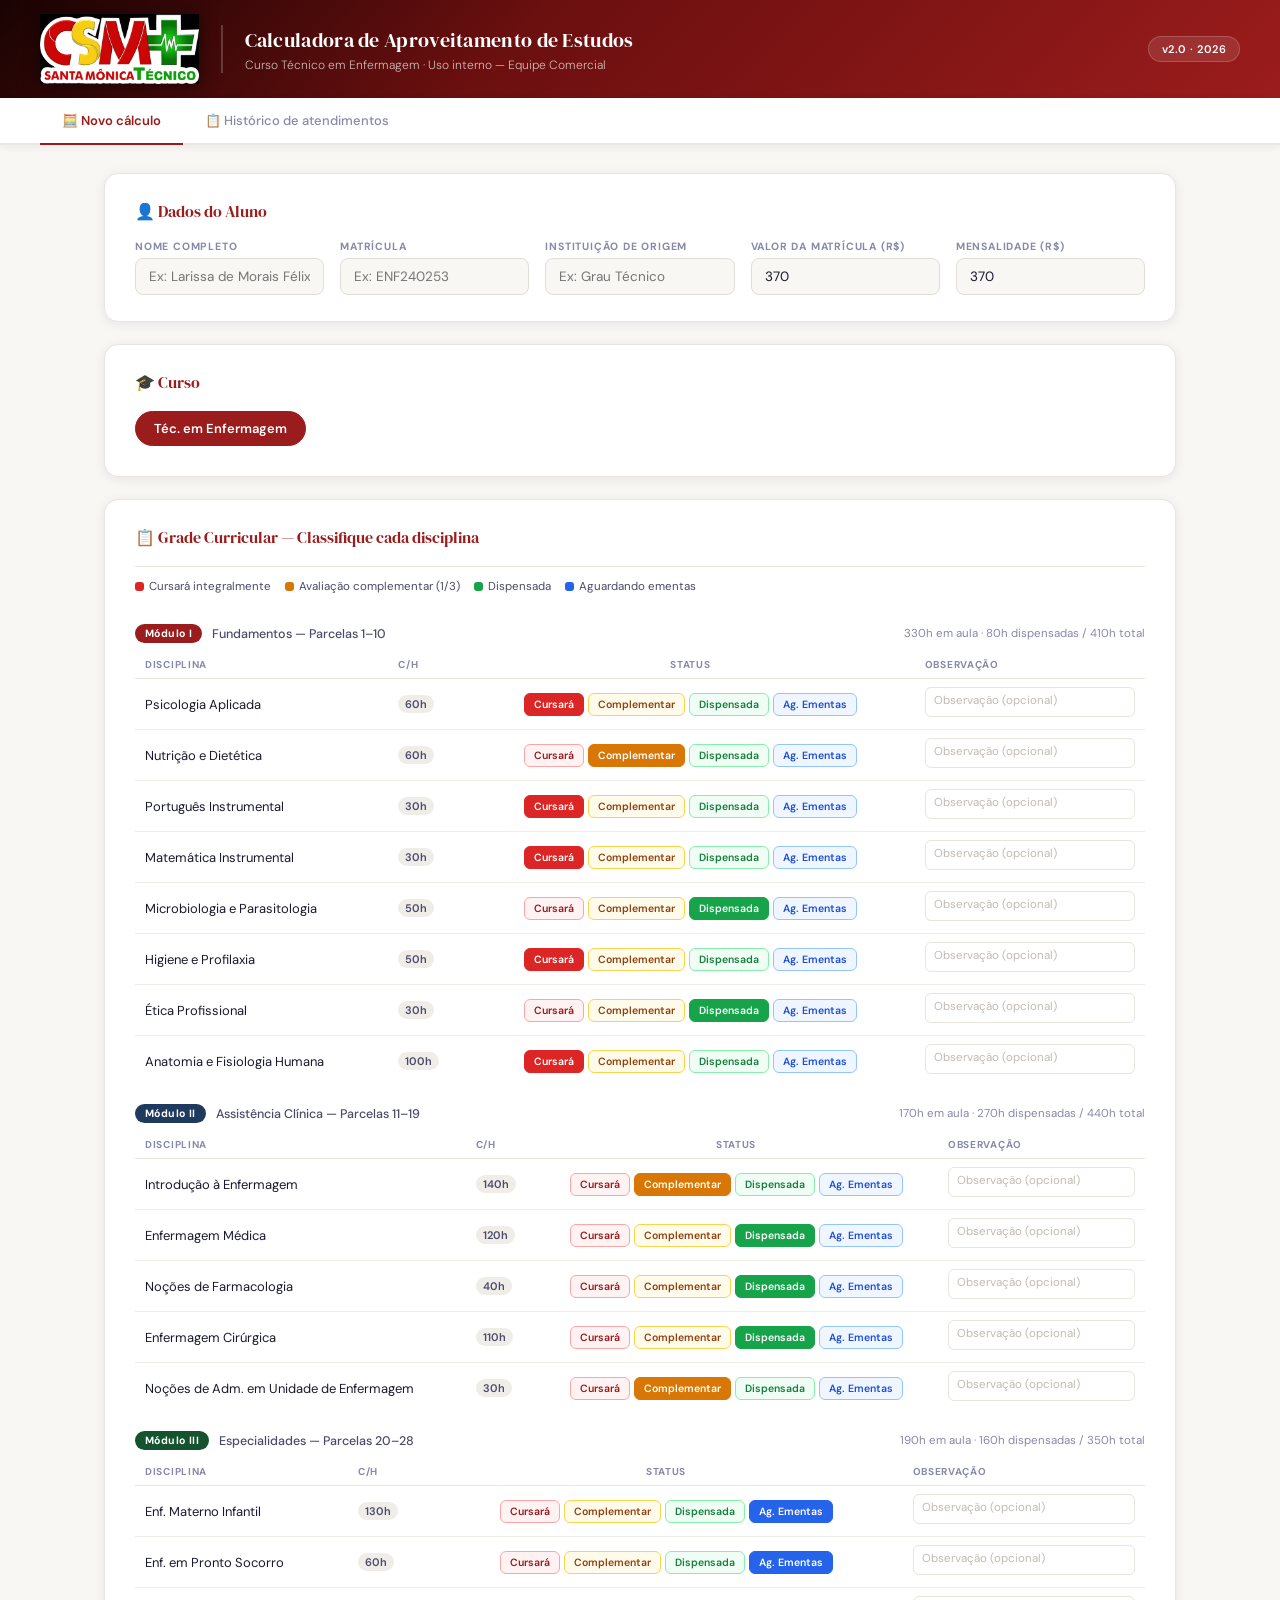
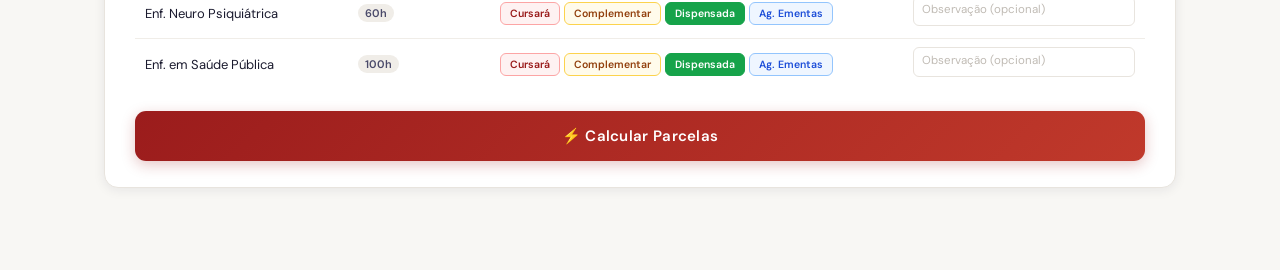
==== index.html @ 57a4764e "feat: implement initial structure and logic for student study credit calculator" ====
<!DOCTYPE html>
<html lang="pt-BR">
<head>
  <meta charset="UTF-8">
  <meta name="viewport" content="width=device-width, initial-scale=1.0">
  <title>CSM Tec — Calculadora de Aproveitamento</title>
  <link rel="stylesheet" href="css/styles.css">
</head>
<body>

<header>
  <img src="assets/logo.png" alt="CSM Tec" class="header-logo">
  <div class="header-divider"></div>
  <div class="header-text">
    <h1>Calculadora de Aproveitamento de Estudos</h1>
    <p>Curso Técnico em Enfermagem · Uso interno — Equipe Comercial</p>
  </div>
  <div class="header-badge">v2.0 · 2026</div>
</header>

<!-- TABS -->
<div class="tabs-bar">
  <button class="tab-btn active" onclick="switchTab('calc',this)">🧮 Novo cálculo</button>
  <button class="tab-btn" onclick="switchTab('history',this)">📋 Histórico de atendimentos</button>
</div>

<main>

<!-- ══ TAB: CÁLCULO ══ -->
<div class="tab-pane active" id="tab-calc">

  <!-- Dados do aluno -->
  <div class="card">
    <h2>👤 Dados do Aluno</h2>
    <div class="form-row">
      <div class="form-group">
        <label>Nome completo</label>
        <input type="text" id="nome" placeholder="Ex: Larissa de Morais Félix">
      </div>
      <div class="form-group">
        <label>Matrícula</label>
        <input type="text" id="matricula" placeholder="Ex: ENF240253">
      </div>
      <div class="form-group">
        <label>Instituição de origem</label>
        <input type="text" id="origem" placeholder="Ex: Grau Técnico">
      </div>
      <div class="form-group">
        <label>Valor da matrícula (R$)</label>
        <input type="number" id="val_matricula" value="370" step="0.01" min="0">
      </div>
      <div class="form-group">
        <label>Mensalidade (R$)</label>
        <input type="number" id="mensalidade" value="370" step="0.01" min="0">
      </div>
    </div>
  </div>

  <!-- Seletor de curso -->
  <div class="card">
    <h2>🎓 Curso</h2>
    <div class="course-selector" id="course-selector"></div>
  </div>

  <!-- Validação -->
  <div class="validation-banner" id="val-banner">
    <span>⚠️</span>
    <div>
      <strong>Classifique todas as disciplinas antes de calcular:</strong>
      <ul class="val-list" id="val-list"></ul>
    </div>
  </div>

  <!-- Grade curricular -->
  <div class="card" id="grade-card">
    <h2>📋 Grade Curricular — Classifique cada disciplina</h2>
    <div class="legend">
      <div class="legend-item"><div class="legend-dot ld-cursar"></div>Cursará integralmente</div>
      <div class="legend-item"><div class="legend-dot ld-complementar"></div>Avaliação complementar (1/3)</div>
      <div class="legend-item"><div class="legend-dot ld-dispensada"></div>Dispensada</div>
      <div class="legend-item"><div class="legend-dot ld-ementas"></div>Aguardando ementas</div>
    </div>
    <div id="grade-tables"></div>
    <button class="calc-btn" onclick="calcular()">⚡ Calcular Parcelas</button>
  </div>

  <!-- Resultado -->
  <div class="results-section print-card" id="results" style="display:none">
    <h2>💰 Resultado — Parcelas do Aluno</h2>
    <div id="result-aluno" style="font-size:13px;color:var(--ink-mid);margin-bottom:18px;"></div>
    <div class="modulos-grid" id="modulos-grid"></div>
    <div class="total-card" id="total-card"></div>
    <div id="economy-area"></div>
    <div id="warnings-area"></div>
    <div class="pb-wrap">
      <div class="pb-head"><div>Parcelas</div><div>Módulo / Período</div><div>Valor unitário</div><div>Total</div></div>
      <div id="breakdown-rows"></div>
    </div>
    <div class="action-row">
      <button class="action-btn" onclick="imprimirRelatorio()">🖨️ Imprimir / Salvar PDF</button>
      <button class="action-btn secondary" onclick="copiarResumo()">📋 Copiar resumo</button>
      <button class="action-btn ghost" onclick="gerarCarta()">📄 Gerar carta de aproveitamento</button>
    </div>
  </div>

</div>

<!-- ══ TAB: HISTÓRICO ══ -->
<div class="tab-pane" id="tab-history">
  <div class="card">
    <h2>📋 Histórico de Atendimentos</h2>
    <p style="font-size:13px;color:var(--ink-mid);margin-bottom:18px;">Registro dos cálculos realizados nesta sessão. Clique em um atendimento para recarregá-lo.</p>
    <div id="history-container">
      <div class="history-empty">Nenhum atendimento calculado ainda nesta sessão.</div>
    </div>
  </div>
</div>

</main>

<script src="js/data.js"></script>
<script src="js/app.js"></script>
</body>
</html>
---- css/styles.css ----
@import url('https://fonts.googleapis.com/css2?family=DM+Serif+Display:ital@0;1&family=DM+Sans:opsz,wght@9..40,300;9..40,400;9..40,500;9..40,600&display=swap');
:root {
  --red:#9b1c1c; --red-l:#c0392b; --red-pale:#fdf2f2; --red-border:#f5c6c6;
  --green:#166534; --green-pale:#f0fdf4; --green-border:#bbf7d0;
  --blue:#1e40af; --blue-pale:#eff6ff; --blue-border:#bfdbfe;
  --amber:#92400e; --amber-pale:#fffbeb; --amber-border:#fde68a;
  --ink:#1a1a2e; --ink-mid:#4a4a6a; --ink-soft:#8888aa;
  --bg:#f8f7f4; --white:#fff;
  --shadow:0 2px 12px rgba(26,26,46,.08);
  --shadow-lg:0 8px 32px rgba(26,26,46,.12);
}
*{box-sizing:border-box;margin:0;padding:0;}
body{font-family:"DM Sans",sans-serif;background:var(--bg);color:var(--ink);min-height:100vh;}

/* ── HEADER ── */
header{background:linear-gradient(135deg,#1a0303 0%,#6b0f0f 40%,#9b1c1c 100%);color:#fff;padding:14px 40px;display:flex;align-items:center;gap:0;box-shadow:0 4px 24px rgba(155,28,28,.4);min-height:88px;}
.header-logo{height:70px;width:auto;filter:drop-shadow(0 2px 8px rgba(0,0,0,.5));flex-shrink:0;}
.header-divider{width:1.5px;height:48px;background:rgba(255,255,255,.2);margin:0 22px;flex-shrink:0;}
.header-text h1{font-family:"DM Serif Display",serif;font-size:20px;font-weight:400;letter-spacing:.3px;}
.header-text p{font-size:12px;opacity:.7;margin-top:3px;font-weight:300;}
.header-badge{margin-left:auto;background:rgba(255,255,255,.1);border:1px solid rgba(255,255,255,.18);border-radius:20px;padding:5px 13px;font-size:11px;font-weight:600;letter-spacing:.5px;flex-shrink:0;}

/* ── TABS ── */
.tabs-bar{background:#fff;border-bottom:2px solid #ebe8e2;display:flex;gap:0;padding:0 40px;position:sticky;top:0;z-index:100;box-shadow:0 2px 8px rgba(26,26,46,.06);}
.tab-btn{padding:14px 22px;font-family:"DM Sans",sans-serif;font-size:13px;font-weight:500;color:var(--ink-soft);background:none;border:none;cursor:pointer;border-bottom:2.5px solid transparent;margin-bottom:-2px;transition:all .2s;display:flex;align-items:center;gap:7px;}
.tab-btn:hover{color:var(--ink);}
.tab-btn.active{color:var(--red);border-bottom-color:var(--red);font-weight:600;}
.tab-pane{display:none;} .tab-pane.active{display:block;}

/* ── MAIN ── */
main{max-width:1120px;margin:0 auto;padding:28px 24px 60px;}

/* ── CARDS ── */
.card{background:#fff;border-radius:14px;padding:26px 30px;box-shadow:var(--shadow);margin-bottom:22px;border:1px solid #e8e4de;}
.card h2{font-family:"DM Serif Display",serif;font-size:16px;font-weight:400;color:var(--red);margin-bottom:18px;display:flex;align-items:center;gap:8px;}

/* ── FORM ── */
.form-row{display:grid;grid-template-columns:repeat(auto-fit,minmax(180px,1fr));gap:16px;}
.form-group label{display:block;font-size:10.5px;font-weight:700;color:var(--ink-soft);text-transform:uppercase;letter-spacing:.8px;margin-bottom:5px;}
.form-group input,.form-group select{width:100%;padding:9px 13px;border:1.5px solid #e0ddd8;border-radius:8px;font-family:"DM Sans",sans-serif;font-size:13.5px;color:var(--ink);background:var(--bg);transition:border-color .2s;}
.form-group input:focus,.form-group select:focus{outline:none;border-color:var(--red);background:#fff;}

/* ── COURSE SELECTOR ── */
.course-selector{display:flex;gap:10px;flex-wrap:wrap;margin-bottom:4px;}
.course-btn{padding:8px 18px;border-radius:20px;border:1.5px solid #e0ddd8;background:#fff;font-family:"DM Sans",sans-serif;font-size:13px;cursor:pointer;transition:all .2s;color:var(--ink-mid);}
.course-btn.active{background:var(--red);border-color:var(--red);color:#fff;font-weight:600;}

/* ── VALIDATION BANNER ── */
.validation-banner{background:#fff7ed;border:1.5px solid #fed7aa;border-radius:10px;padding:12px 16px;font-size:13px;color:#c2410c;margin-bottom:16px;display:none;align-items:flex-start;gap:10px;}
.validation-banner.show{display:flex;}
.val-list{margin-top:4px;padding-left:18px;font-size:12.5px;}
.val-list li{margin-top:3px;}

/* ── CURRICULUM TABLE ── */
.legend{display:flex;gap:14px;flex-wrap:wrap;padding:12px 0;border-top:1px solid #e8e4de;margin-top:2px;}
.legend-item{display:flex;align-items:center;gap:5px;font-size:11.5px;color:var(--ink-mid);}
.legend-dot{width:9px;height:9px;border-radius:3px;}
.ld-cursar{background:#dc2626;} .ld-complementar{background:#d97706;} .ld-dispensada{background:#16a34a;} .ld-ementas{background:#2563eb;}

.modulo-header{display:flex;align-items:center;gap:10px;margin:18px 0 8px;}
.modulo-tag{background:var(--red);color:#fff;font-size:10.5px;font-weight:700;padding:3px 10px;border-radius:20px;letter-spacing:.4px;}
.modulo-tag.ii{background:#1e3a5f;} .modulo-tag.iii{background:#14532d;}
.modulo-title{font-size:12.5px;font-weight:500;color:var(--ink-mid);}
.modulo-ch{margin-left:auto;font-size:11.5px;color:var(--ink-soft);}

.disc-table{width:100%;border-collapse:collapse;}
.disc-table th{font-size:10px;font-weight:700;text-transform:uppercase;letter-spacing:.7px;color:var(--ink-soft);padding:7px 10px;text-align:left;border-bottom:1.5px solid #e8e4de;}
.disc-table th:nth-child(3){text-align:center;min-width:240px;}
.disc-table th:nth-child(4){min-width:160px;}
.disc-table td{padding:8px 10px;font-size:13px;border-bottom:1px solid #f0ede8;vertical-align:middle;}
.disc-table tr:last-child td{border-bottom:none;}
.disc-table tr:hover td{background:#faf9f7;}
.ch-badge{display:inline-block;background:#f0ede8;color:var(--ink-mid);font-size:11px;font-weight:600;padding:2px 7px;border-radius:9px;}

/* STATUS BUTTONS */
.status-group{display:flex;gap:4px;justify-content:center;}
.status-btn{padding:4px 9px;border-radius:6px;border:1.5px solid transparent;font-size:10.5px;font-weight:600;cursor:pointer;transition:all .15s;font-family:"DM Sans",sans-serif;white-space:nowrap;}
.status-btn:hover{transform:translateY(-1px);box-shadow:0 2px 6px rgba(0,0,0,.1);}
.btn-cursar{background:#fef2f2;border-color:#fca5a5;color:#991b1b;}
.btn-cursar.active{background:#dc2626;border-color:#dc2626;color:#fff;}
.btn-complementar{background:#fffbeb;border-color:#fcd34d;color:#92400e;}
.btn-complementar.active{background:#d97706;border-color:#d97706;color:#fff;}
.btn-dispensada{background:#f0fdf4;border-color:#86efac;color:#15803d;}
.btn-dispensada.active{background:#16a34a;border-color:#16a34a;color:#fff;}
.btn-ementas{background:#eff6ff;border-color:#93c5fd;color:#1d4ed8;}
.btn-ementas.active{background:#2563eb;border-color:#2563eb;color:#fff;}

/* OBS INPUT */
.obs-input{width:100%;padding:5px 8px;border:1.5px solid #e8e4de;border-radius:6px;font-family:"DM Sans",sans-serif;font-size:11.5px;color:var(--ink);background:transparent;resize:none;min-height:30px;}
.obs-input:focus{outline:none;border-color:var(--amber);background:#fff;}
.obs-input::placeholder{color:#c0bbb4;}

/* CALC BUTTON */
.calc-btn{display:block;width:100%;padding:15px;background:linear-gradient(135deg,var(--red) 0%,var(--red-l) 100%);color:#fff;border:none;border-radius:11px;font-family:"DM Sans",sans-serif;font-size:15px;font-weight:600;cursor:pointer;letter-spacing:.3px;transition:all .2s;box-shadow:0 4px 14px rgba(155,28,28,.25);margin:22px 0 0;}
.calc-btn:hover{transform:translateY(-2px);box-shadow:0 6px 20px rgba(155,28,28,.35);}

/* ── RESULTS ── */
.results-section{background:#fff;border-radius:14px;padding:26px 30px;box-shadow:var(--shadow-lg);border:2px solid var(--red-border);margin-bottom:22px;}
.results-section h2{font-family:"DM Serif Display",serif;font-size:18px;font-weight:400;color:var(--red);margin-bottom:22px;display:flex;align-items:center;gap:8px;}
.modulos-grid{display:grid;grid-template-columns:repeat(3,1fr);gap:14px;margin-bottom:22px;}
.modulo-card{border-radius:11px;padding:16px 18px;border:1.5px solid;position:relative;overflow:hidden;}
.modulo-card.m1{background:#fff8f8;border-color:#fca5a5;}
.modulo-card.m2{background:#f8faff;border-color:#93c5fd;}
.modulo-card.m3{background:#f8fffe;border-color:#6ee7b7;}
.mc-label{font-size:10px;font-weight:700;text-transform:uppercase;letter-spacing:1px;opacity:.55;margin-bottom:3px;}
.mc-name{font-size:12px;font-weight:500;color:var(--ink-mid);margin-bottom:12px;}
.mc-value{font-family:"DM Serif Display",serif;font-size:26px;font-weight:400;line-height:1;margin-bottom:3px;}
.m1 .mc-value{color:var(--red);} .m2 .mc-value{color:var(--blue);} .m3 .mc-value{color:var(--green);}
.mc-sub{font-size:11px;color:var(--ink-soft);}
.mc-total{font-size:12px;margin-top:8px;font-weight:600;}

.total-card{background:linear-gradient(135deg,#6b0f0f 0%,#9b1c1c 100%);border-radius:13px;padding:22px 26px;color:#fff;display:grid;grid-template-columns:1fr 1px 1fr 1px 1fr;gap:0;margin-bottom:16px;}
.tc-divider{background:rgba(255,255,255,.15);}
.tc-item{padding:0 20px;}
.tc-item:first-child{padding-left:0;}
.tc-item:last-child{padding-right:0;}
.tc-label{font-size:10.5px;opacity:.65;text-transform:uppercase;letter-spacing:.7px;margin-bottom:5px;}
.tc-value{font-family:"DM Serif Display",serif;font-size:28px;font-weight:400;}
.tc-sub{font-size:11.5px;opacity:.65;margin-top:3px;}

.economy-banner{background:var(--green-pale);border:1.5px solid var(--green-border);border-radius:9px;padding:13px 16px;display:flex;align-items:center;gap:11px;font-size:13.5px;color:var(--green);font-weight:500;margin-top:14px;}

.pb-wrap{margin-top:18px;border:1.5px solid #e8e4de;border-radius:9px;overflow:hidden;}
.pb-head{background:#f5f3ef;padding:9px 16px;font-size:10.5px;font-weight:700;text-transform:uppercase;letter-spacing:.8px;color:var(--ink-soft);display:grid;grid-template-columns:110px 1fr 120px 120px;gap:10px;}
.pb-row{padding:10px 16px;display:grid;grid-template-columns:110px 1fr 120px 120px;gap:10px;align-items:center;border-bottom:1px solid #f0ede8;font-size:12.5px;}
.pb-row:last-child{border-bottom:none;}
.pb-row:nth-child(odd){background:#faf9f7;}
.pb-num{font-weight:600;color:var(--ink-mid);font-size:11.5px;}
.pb-desc{font-size:11px;color:var(--ink-soft);}
.pb-val{font-weight:600;}
.pb-tot{font-weight:700;color:var(--red);}

.warning-box{background:var(--amber-pale);border:1.5px solid var(--amber-border);border-radius:9px;padding:12px 16px;font-size:12.5px;color:var(--amber);margin-top:12px;display:flex;gap:9px;align-items:flex-start;}

/* ── HISTORY TAB ── */
.history-empty{text-align:center;padding:60px 20px;color:var(--ink-soft);font-size:14px;}
.history-list{display:flex;flex-direction:column;gap:12px;}
.history-card{background:#fff;border-radius:11px;border:1.5px solid #e8e4de;padding:16px 20px;box-shadow:var(--shadow);}
.hc-header{display:flex;align-items:center;gap:12px;margin-bottom:10px;}
.hc-name{font-weight:600;font-size:14px;}
.hc-mat{font-size:12px;color:var(--ink-soft);}
.hc-date{margin-left:auto;font-size:11.5px;color:var(--ink-soft);}
.hc-curso{font-size:11.5px;background:var(--red-pale);color:var(--red);padding:2px 9px;border-radius:10px;font-weight:600;}
.hc-grid{display:grid;grid-template-columns:repeat(4,1fr);gap:10px;}
.hc-stat{text-align:center;}
.hc-stat-val{font-family:"DM Serif Display",serif;font-size:20px;color:var(--ink);}
.hc-stat-label{font-size:10.5px;color:var(--ink-soft);}
.hc-actions{display:flex;gap:8px;margin-top:12px;}
.hc-btn{padding:5px 12px;border-radius:7px;border:1.5px solid #e0ddd8;background:#fff;font-family:"DM Sans",sans-serif;font-size:11.5px;cursor:pointer;transition:all .15s;color:var(--ink-mid);}
.hc-btn:hover{border-color:var(--red);color:var(--red);}
.hc-btn.danger:hover{border-color:#dc2626;color:#dc2626;}

/* ── ACTION BUTTONS ── */
.action-row{display:flex;gap:9px;margin-top:18px;flex-wrap:wrap;}
.action-btn{display:inline-flex;align-items:center;gap:6px;padding:8px 15px;background:transparent;border:1.5px solid var(--red-border);color:var(--red);border-radius:8px;font-family:"DM Sans",sans-serif;font-size:12px;font-weight:600;cursor:pointer;transition:all .2s;}
.action-btn:hover{background:var(--red-pale);}
.action-btn.secondary{border-color:var(--blue-border);color:var(--blue);}
.action-btn.secondary:hover{background:var(--blue-pale);}
.action-btn.ghost{border-color:#e0ddd8;color:var(--ink-mid);}
.action-btn.ghost:hover{border-color:var(--ink-mid);}

/* ── RESPONSIVE ── */
@media (max-width: 768px) {
  header{padding:12px 16px;min-height:auto;flex-wrap:wrap;}
  .header-logo{height:50px;}
  .header-divider{display:none;}
  .header-text h1{font-size:16px;}
  .header-badge{margin-left:0;margin-top:8px;width:100%;text-align:center;}
  
  .tabs-bar{padding:0 16px;overflow-x:auto;}
  main{padding:16px 12px 40px;}
  
  .card{padding:16px 14px;}
  .form-row{grid-template-columns:1fr;}
  
  .modulos-grid{grid-template-columns:1fr;}
  .total-card{grid-template-columns:1fr;gap:12px;}
  .tc-divider{height:1px;width:100%;}
  .tc-item{padding:0;text-align:center;}
  
  .pb-head,.pb-row{grid-template-columns:1fr 1fr;}
  .pb-head div:nth-child(3),.pb-head div:nth-child(4),
  .pb-row .pb-val,.pb-row .pb-tot{display:none;}
  
  .hc-grid{grid-template-columns:1fr 1fr;}
  .action-row{flex-direction:column;}
  .action-btn{width:100%;justify-content:center;}
}

@media (max-width: 480px) {
  .modulo-header{flex-direction:column;align-items:flex-start;}
  .modulo-ch{margin-left:0;margin-top:4px;}
  .status-group{flex-wrap:wrap;}
  .status-btn{padding:3px 6px;font-size:9px;}
  .legend{flex-direction:column;gap:8px;}
  .hc-grid{grid-template-columns:1fr;}
}

/* ── PRINT ── */
@media print {
  *{print-color-adjust:exact;-webkit-print-color-adjust:exact;}
  body{background:#fff;}
  header{background:linear-gradient(135deg,#1a0303 0%,#6b0f0f 40%,#9b1c1c 100%) !important;}
  .tabs-bar,.calc-btn,.action-row,.validation-banner{display:none !important;}
  .tab-pane{display:block !important;}
  .curriculum-section,.card:not(.print-card){display:none !important;}
  .results-section{border:1px solid #ddd;box-shadow:none;}
  main{padding:12px;}
  .modulos-grid{break-inside:avoid;}
  .total-card{background:linear-gradient(135deg,#6b0f0f 0%,#9b1c1c 100%) !important;}
}
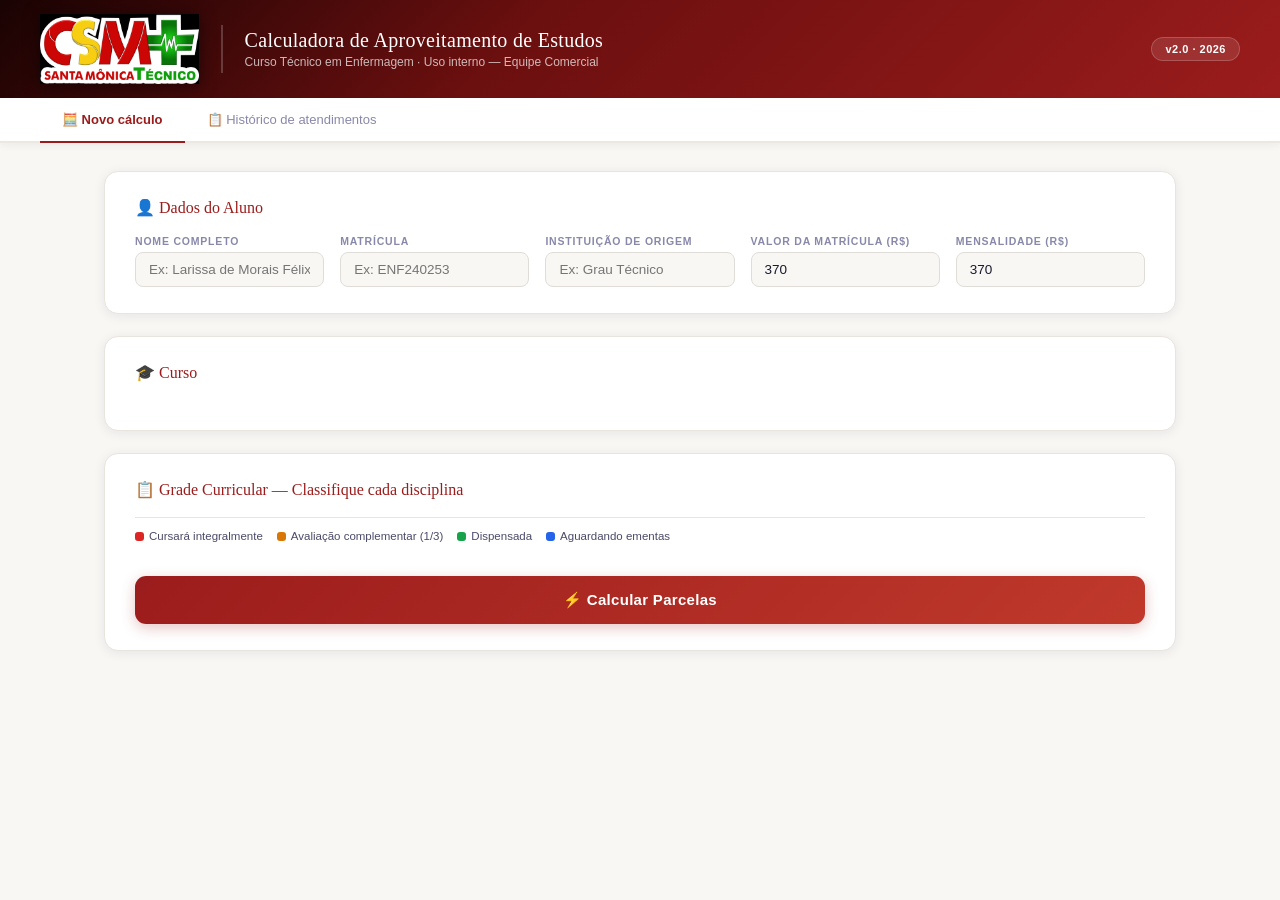
==== commit ada94366: "refactor: add input sanitization, persistent local storage for history, and event delegation for imp" ====
--- a/index.html
+++ b/index.html
@@ -3,6 +3,9 @@
 <head>
   <meta charset="UTF-8">
   <meta name="viewport" content="width=device-width, initial-scale=1.0">
+  <meta http-equiv="Content-Security-Policy" content="default-src 'self'; script-src 'self'; style-src 'self' 'unsafe-inline'; img-src 'self' data:; font-src 'self';">
+  <meta name="description" content="Calculadora interna de aproveitamento de estudos para a equipe comercial do CSM Tec.">
+  <meta name="robots" content="noindex, nofollow">
   <title>CSM Tec — Calculadora de Aproveitamento</title>
   <link rel="stylesheet" href="css/styles.css">
 </head>
@@ -20,8 +23,8 @@
 
 <!-- TABS -->
 <div class="tabs-bar">
-  <button class="tab-btn active" onclick="switchTab('calc',this)">🧮 Novo cálculo</button>
-  <button class="tab-btn" onclick="switchTab('history',this)">📋 Histórico de atendimentos</button>
+  <button class="tab-btn active" data-tab="calc">🧮 Novo cálculo</button>
+  <button class="tab-btn" data-tab="history">📋 Histórico de atendimentos</button>
 </div>
 
 <main>
@@ -34,23 +37,23 @@
     <h2>👤 Dados do Aluno</h2>
     <div class="form-row">
       <div class="form-group">
-        <label>Nome completo</label>
+        <label for="nome">Nome completo</label>
         <input type="text" id="nome" placeholder="Ex: Larissa de Morais Félix">
       </div>
       <div class="form-group">
-        <label>Matrícula</label>
+        <label for="matricula">Matrícula</label>
         <input type="text" id="matricula" placeholder="Ex: ENF240253">
       </div>
       <div class="form-group">
-        <label>Instituição de origem</label>
+        <label for="origem">Instituição de origem</label>
         <input type="text" id="origem" placeholder="Ex: Grau Técnico">
       </div>
       <div class="form-group">
-        <label>Valor da matrícula (R$)</label>
+        <label for="val_matricula">Valor da matrícula (R$)</label>
         <input type="number" id="val_matricula" value="370" step="0.01" min="0">
       </div>
       <div class="form-group">
-        <label>Mensalidade (R$)</label>
+        <label for="mensalidade">Mensalidade (R$)</label>
         <input type="number" id="mensalidade" value="370" step="0.01" min="0">
       </div>
     </div>
@@ -81,7 +84,7 @@
       <div class="legend-item"><div class="legend-dot ld-ementas"></div>Aguardando ementas</div>
     </div>
     <div id="grade-tables"></div>
-    <button class="calc-btn" onclick="calcular()">⚡ Calcular Parcelas</button>
+    <button class="calc-btn" id="calcBtn">⚡ Calcular Parcelas</button>
   </div>
 
   <!-- Resultado -->
@@ -97,9 +100,9 @@
       <div id="breakdown-rows"></div>
     </div>
     <div class="action-row">
-      <button class="action-btn" onclick="imprimirRelatorio()">🖨️ Imprimir / Salvar PDF</button>
-      <button class="action-btn secondary" onclick="copiarResumo()">📋 Copiar resumo</button>
-      <button class="action-btn ghost" onclick="gerarCarta()">📄 Gerar carta de aproveitamento</button>
+      <button class="action-btn" data-action="imprimir">🖨️ Imprimir / Salvar PDF</button>
+      <button class="action-btn secondary" data-action="copiar">📋 Copiar resumo</button>
+      <button class="action-btn ghost" data-action="carta">📄 Gerar carta de aproveitamento</button>
     </div>
   </div>
 
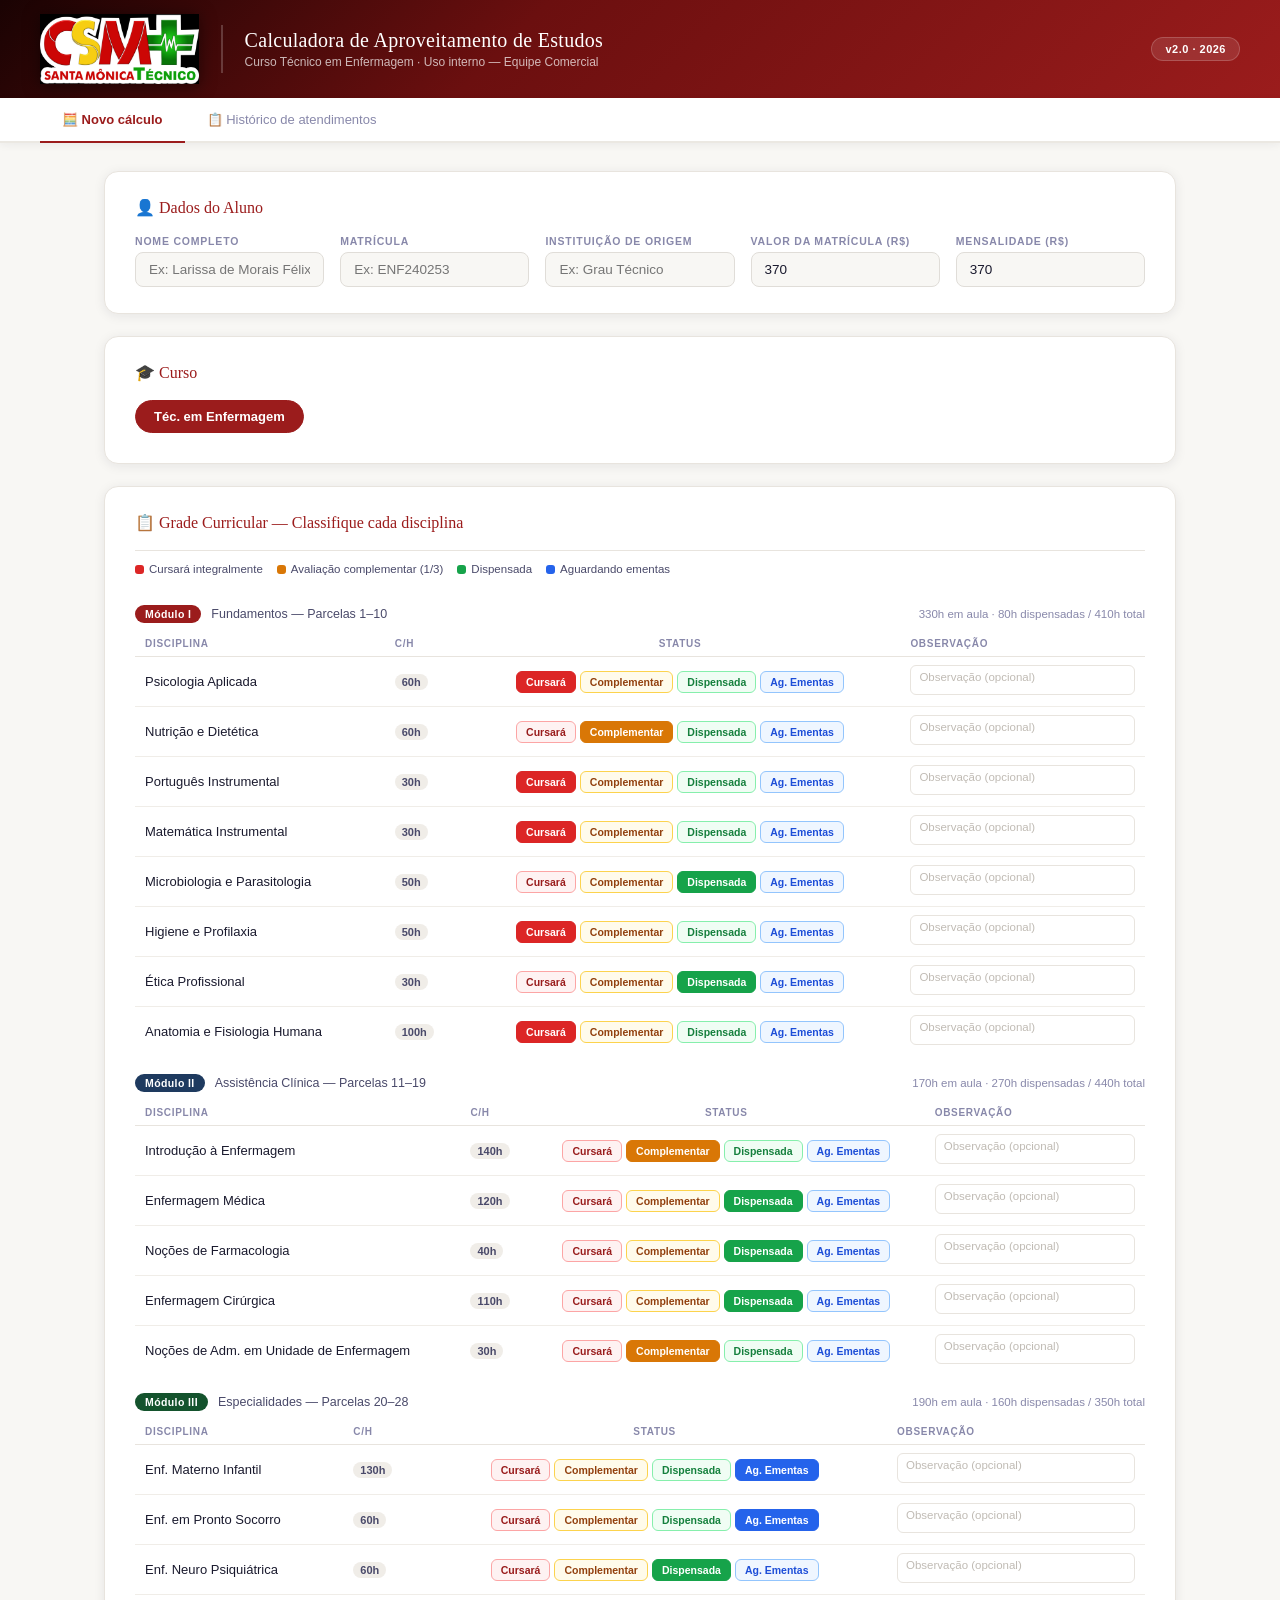
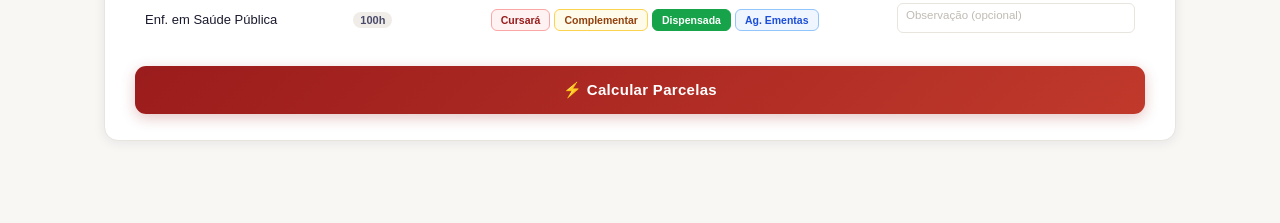
==== commit daf8e0b9: "fix: allow inline scripts in CSP and remove redundant closing brace in app.js" ====
--- a/index.html
+++ b/index.html
@@ -3,7 +3,7 @@
 <head>
   <meta charset="UTF-8">
   <meta name="viewport" content="width=device-width, initial-scale=1.0">
-  <meta http-equiv="Content-Security-Policy" content="default-src 'self'; script-src 'self'; style-src 'self' 'unsafe-inline'; img-src 'self' data:; font-src 'self';">
+  <meta http-equiv="Content-Security-Policy" content="default-src 'self'; script-src 'self' 'unsafe-inline'; style-src 'self' 'unsafe-inline'; img-src 'self' data:; font-src 'self';">
   <meta name="description" content="Calculadora interna de aproveitamento de estudos para a equipe comercial do CSM Tec.">
   <meta name="robots" content="noindex, nofollow">
   <title>CSM Tec — Calculadora de Aproveitamento</title>
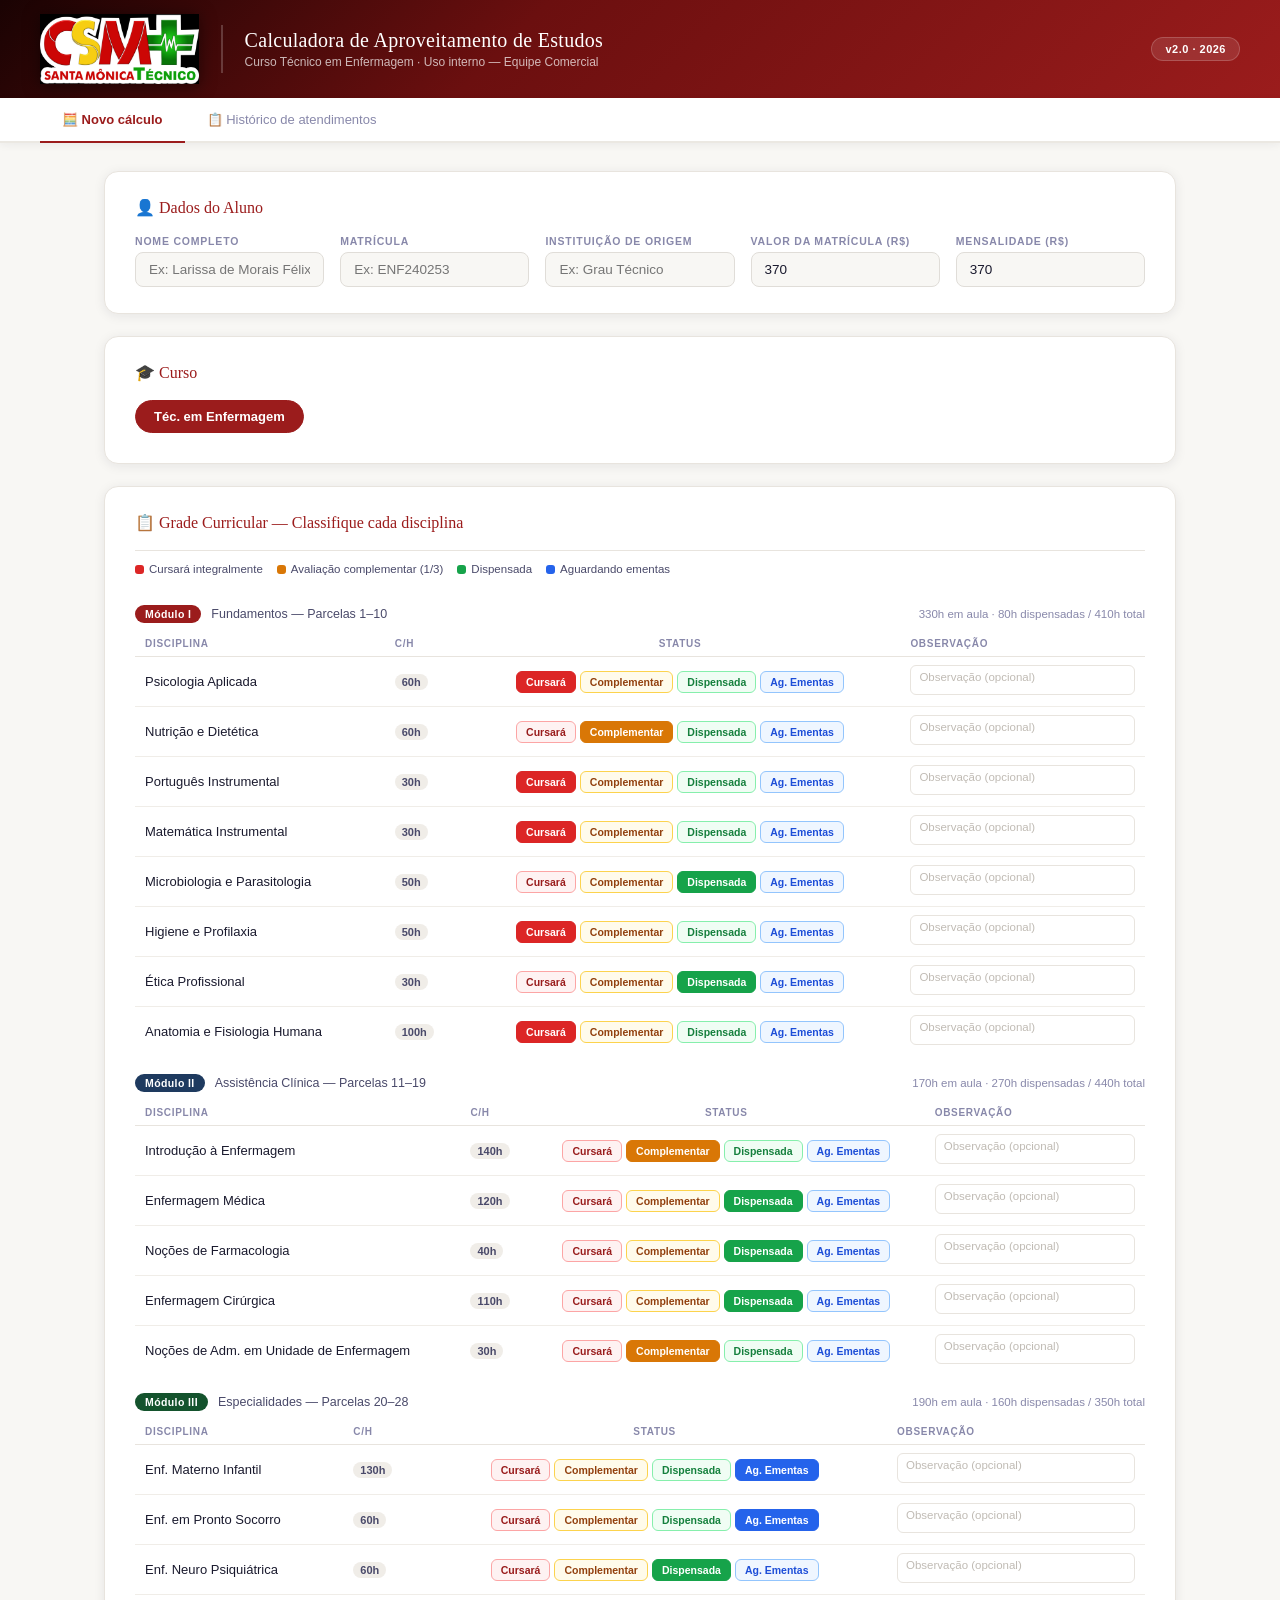
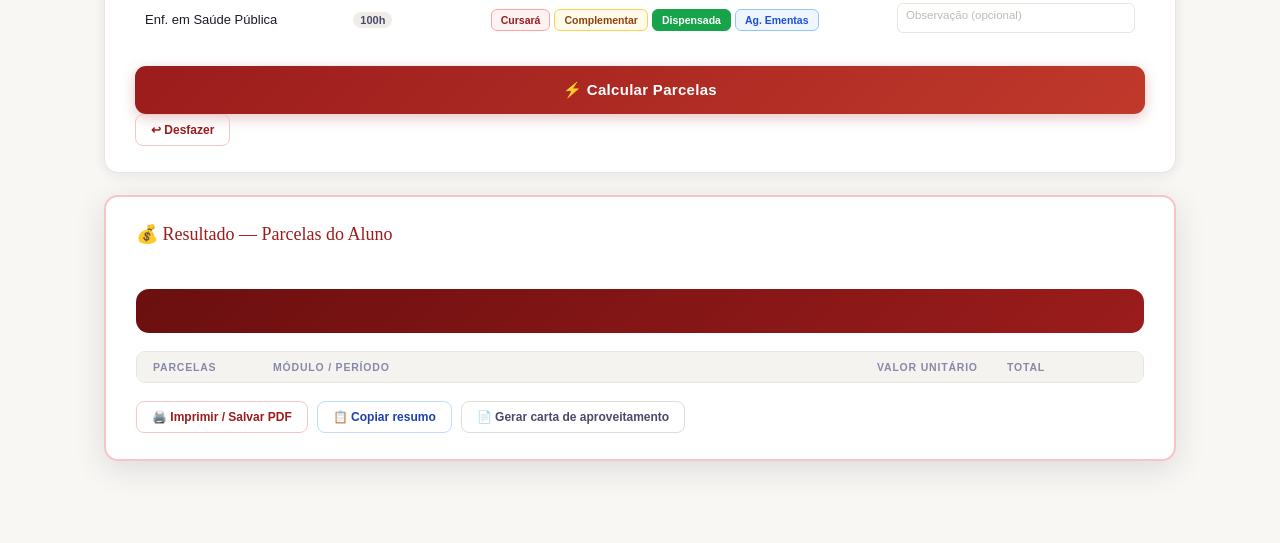
==== commit 6210e534: "feat: add undo functionality, export history feature, and update CSP security headers" ====
--- a/index.html
+++ b/index.html
@@ -1,127 +1,154 @@
 <!DOCTYPE html>
 <html lang="pt-BR">
+
 <head>
   <meta charset="UTF-8">
   <meta name="viewport" content="width=device-width, initial-scale=1.0">
-  <meta http-equiv="Content-Security-Policy" content="default-src 'self'; script-src 'self' 'unsafe-inline'; style-src 'self' 'unsafe-inline'; img-src 'self' data:; font-src 'self';">
-  <meta name="description" content="Calculadora interna de aproveitamento de estudos para a equipe comercial do CSM Tec.">
+  <meta http-equiv="Content-Security-Policy"
+    content="default-src 'self'; script-src 'self' 'nonce-csm2026'; style-src 'self' 'nonce-csm2026' https://fonts.googleapis.com; img-src 'self' data:; font-src 'self' https://fonts.gstatic.com;">
+  <meta name="description"
+    content="Calculadora interna de aproveitamento de estudos para a equipe comercial do CSM Tec.">
   <meta name="robots" content="noindex, nofollow">
   <title>CSM Tec — Calculadora de Aproveitamento</title>
   <link rel="stylesheet" href="css/styles.css">
 </head>
+
 <body>
 
-<header>
-  <img src="assets/logo.png" alt="CSM Tec" class="header-logo">
-  <div class="header-divider"></div>
-  <div class="header-text">
-    <h1>Calculadora de Aproveitamento de Estudos</h1>
-    <p>Curso Técnico em Enfermagem · Uso interno — Equipe Comercial</p>
+  <header>
+    <img src="assets/logo.png" alt="CSM Tec" class="header-logo">
+    <div class="header-divider"></div>
+    <div class="header-text">
+      <h1>Calculadora de Aproveitamento de Estudos</h1>
+      <p>Curso Técnico em Enfermagem · Uso interno — Equipe Comercial</p>
+    </div>
+    <div class="header-badge">v2.0 · 2026</div>
+  </header>
+
+  <!-- TABS -->
+  <div class="tabs-bar">
+    <button class="tab-btn active" data-tab="calc">🧮 Novo cálculo</button>
+    <button class="tab-btn" data-tab="history">📋 Histórico de atendimentos</button>
   </div>
-  <div class="header-badge">v2.0 · 2026</div>
-</header>
 
-<!-- TABS -->
-<div class="tabs-bar">
-  <button class="tab-btn active" data-tab="calc">🧮 Novo cálculo</button>
-  <button class="tab-btn" data-tab="history">📋 Histórico de atendimentos</button>
-</div>
+  <main>
 
-<main>
+    <!-- ══ TAB: CÁLCULO ══ -->
+    <div class="tab-pane active" id="tab-calc">
 
-<!-- ══ TAB: CÁLCULO ══ -->
-<div class="tab-pane active" id="tab-calc">
+      <!-- Dados do aluno -->
+      <div class="card">
+        <h2>👤 Dados do Aluno</h2>
+        <div class="form-row">
+          <div class="form-group">
+            <label for="nome">Nome completo</label>
+            <input type="text" id="nome" placeholder="Ex: Larissa de Morais Félix">
+          </div>
+          <div class="form-group">
+            <label for="matricula">Matrícula</label>
+            <input type="text" id="matricula" placeholder="Ex: ENF240253">
+          </div>
+          <div class="form-group">
+            <label for="origem">Instituição de origem</label>
+            <input type="text" id="origem" placeholder="Ex: Grau Técnico">
+          </div>
+          <div class="form-group">
+            <label for="val_matricula">Valor da matrícula (R$)</label>
+            <input type="number" id="val_matricula" value="370" step="0.01" min="0">
+          </div>
+          <div class="form-group">
+            <label for="mensalidade">Mensalidade (R$)</label>
+            <input type="number" id="mensalidade" value="370" step="0.01" min="0">
+          </div>
+        </div>
+      </div>
 
-  <!-- Dados do aluno -->
-  <div class="card">
-    <h2>👤 Dados do Aluno</h2>
-    <div class="form-row">
-      <div class="form-group">
-        <label for="nome">Nome completo</label>
-        <input type="text" id="nome" placeholder="Ex: Larissa de Morais Félix">
+      <!-- Seletor de curso -->
+      <div class="card">
+        <h2>🎓 Curso</h2>
+        <div class="course-selector" id="course-selector"></div>
       </div>
-      <div class="form-group">
-        <label for="matricula">Matrícula</label>
-        <input type="text" id="matricula" placeholder="Ex: ENF240253">
+
+      <!-- Validação -->
+      <div class="validation-banner" id="val-banner">
+        <span>⚠️</span>
+        <div>
+          <strong>Classifique todas as disciplinas antes de calcular:</strong>
+          <ul class="val-list" id="val-list"></ul>
+        </div>
       </div>
-      <div class="form-group">
-        <label for="origem">Instituição de origem</label>
-        <input type="text" id="origem" placeholder="Ex: Grau Técnico">
+
+      <!-- Grade curricular -->
+      <div class="card" id="grade-card">
+        <h2>📋 Grade Curricular — Classifique cada disciplina</h2>
+        <div class="legend">
+          <div class="legend-item">
+            <div class="legend-dot ld-cursar"></div>Cursará integralmente
+          </div>
+          <div class="legend-item">
+            <div class="legend-dot ld-complementar"></div>Avaliação complementar (1/3)
+          </div>
+          <div class="legend-item">
+            <div class="legend-dot ld-dispensada"></div>Dispensada
+          </div>
+          <div class="legend-item">
+            <div class="legend-dot ld-ementas"></div>Aguardando ementas
+          </div>
+        </div>
+        <div id="grade-tables"></div>
+        <div style="display:flex;gap:10px;margin-top:22px;">
+          <button class="calc-btn" id="calcBtn" style="flex:1">⚡ Calcular Parcelas</button>
+          <button class="action-btn" id="undoBtn" style="padding:15px 20px;white-space:nowrap;">↩ Desfazer</button>
+        </div>
       </div>
-      <div class="form-group">
-        <label for="val_matricula">Valor da matrícula (R$)</label>
-        <input type="number" id="val_matricula" value="370" step="0.01" min="0">
+
+      <!-- Resultado -->
+      <div class="results-section print-card" id="results" style="display:none">
+        <h2>💰 Resultado — Parcelas do Aluno</h2>
+        <div id="result-aluno" style="font-size:13px;color:var(--ink-mid);margin-bottom:18px;"></div>
+        <div class="modulos-grid" id="modulos-grid"></div>
+        <div class="total-card" id="total-card"></div>
+        <div id="economy-area"></div>
+        <div id="warnings-area"></div>
+        <div class="pb-wrap">
+          <div class="pb-head">
+            <div>Parcelas</div>
+            <div>Módulo / Período</div>
+            <div>Valor unitário</div>
+            <div>Total</div>
+          </div>
+          <div id="breakdown-rows"></div>
+        </div>
+        <div class="action-row">
+          <button class="action-btn" data-action="imprimir">🖨️ Imprimir / Salvar PDF</button>
+          <button class="action-btn secondary" data-action="copiar">📋 Copiar resumo</button>
+          <button class="action-btn ghost" data-action="carta">📄 Gerar carta de aproveitamento</button>
+        </div>
       </div>
-      <div class="form-group">
-        <label for="mensalidade">Mensalidade (R$)</label>
-        <input type="number" id="mensalidade" value="370" step="0.01" min="0">
+
+    </div>
+
+    <!-- ══ TAB: HISTÓRICO ══ -->
+    <div class="tab-pane" id="tab-history">
+      <div class="card">
+        <h2>📋 Histórico de Atendimentos</h2>
+        <p style="font-size:13px;color:var(--ink-mid);margin-bottom:18px;">Registro dos cálculos realizados nesta
+          sessão. Clique em um atendimento para recarregá-lo.</p>
+        <div style="display:flex;gap:10px;margin-bottom:18px;flex-wrap:wrap;">
+          <button class="action-btn" id="exportBtn" onclick="exportarHistorico()">📥 Exportar Histórico</button>
+          <button class="action-btn secondary" id="importBtn">📤 Importar Histórico</button>
+          <input type="file" id="importFile" accept=".json" style="display:none;">
+        </div>
+        <div id="history-container">
+          <div class="history-empty">Nenhum atendimento calculado ainda nesta sessão.</div>
+        </div>
       </div>
     </div>
-  </div>
 
-  <!-- Seletor de curso -->
-  <div class="card">
-    <h2>🎓 Curso</h2>
-    <div class="course-selector" id="course-selector"></div>
-  </div>
+  </main>
 
-  <!-- Validação -->
-  <div class="validation-banner" id="val-banner">
-    <span>⚠️</span>
-    <div>
-      <strong>Classifique todas as disciplinas antes de calcular:</strong>
-      <ul class="val-list" id="val-list"></ul>
-    </div>
-  </div>
+  <script src="js/data.js" nonce="csm2026"></script>
+  <script src="js/app.js" nonce="csm2026"></script>
+</body>
 
-  <!-- Grade curricular -->
-  <div class="card" id="grade-card">
-    <h2>📋 Grade Curricular — Classifique cada disciplina</h2>
-    <div class="legend">
-      <div class="legend-item"><div class="legend-dot ld-cursar"></div>Cursará integralmente</div>
-      <div class="legend-item"><div class="legend-dot ld-complementar"></div>Avaliação complementar (1/3)</div>
-      <div class="legend-item"><div class="legend-dot ld-dispensada"></div>Dispensada</div>
-      <div class="legend-item"><div class="legend-dot ld-ementas"></div>Aguardando ementas</div>
-    </div>
-    <div id="grade-tables"></div>
-    <button class="calc-btn" id="calcBtn">⚡ Calcular Parcelas</button>
-  </div>
-
-  <!-- Resultado -->
-  <div class="results-section print-card" id="results" style="display:none">
-    <h2>💰 Resultado — Parcelas do Aluno</h2>
-    <div id="result-aluno" style="font-size:13px;color:var(--ink-mid);margin-bottom:18px;"></div>
-    <div class="modulos-grid" id="modulos-grid"></div>
-    <div class="total-card" id="total-card"></div>
-    <div id="economy-area"></div>
-    <div id="warnings-area"></div>
-    <div class="pb-wrap">
-      <div class="pb-head"><div>Parcelas</div><div>Módulo / Período</div><div>Valor unitário</div><div>Total</div></div>
-      <div id="breakdown-rows"></div>
-    </div>
-    <div class="action-row">
-      <button class="action-btn" data-action="imprimir">🖨️ Imprimir / Salvar PDF</button>
-      <button class="action-btn secondary" data-action="copiar">📋 Copiar resumo</button>
-      <button class="action-btn ghost" data-action="carta">📄 Gerar carta de aproveitamento</button>
-    </div>
-  </div>
-
-</div>
-
-<!-- ══ TAB: HISTÓRICO ══ -->
-<div class="tab-pane" id="tab-history">
-  <div class="card">
-    <h2>📋 Histórico de Atendimentos</h2>
-    <p style="font-size:13px;color:var(--ink-mid);margin-bottom:18px;">Registro dos cálculos realizados nesta sessão. Clique em um atendimento para recarregá-lo.</p>
-    <div id="history-container">
-      <div class="history-empty">Nenhum atendimento calculado ainda nesta sessão.</div>
-    </div>
-  </div>
-</div>
-
-</main>
-
-<script src="js/data.js"></script>
-<script src="js/app.js"></script>
-</body>
-</html>
+</html>
